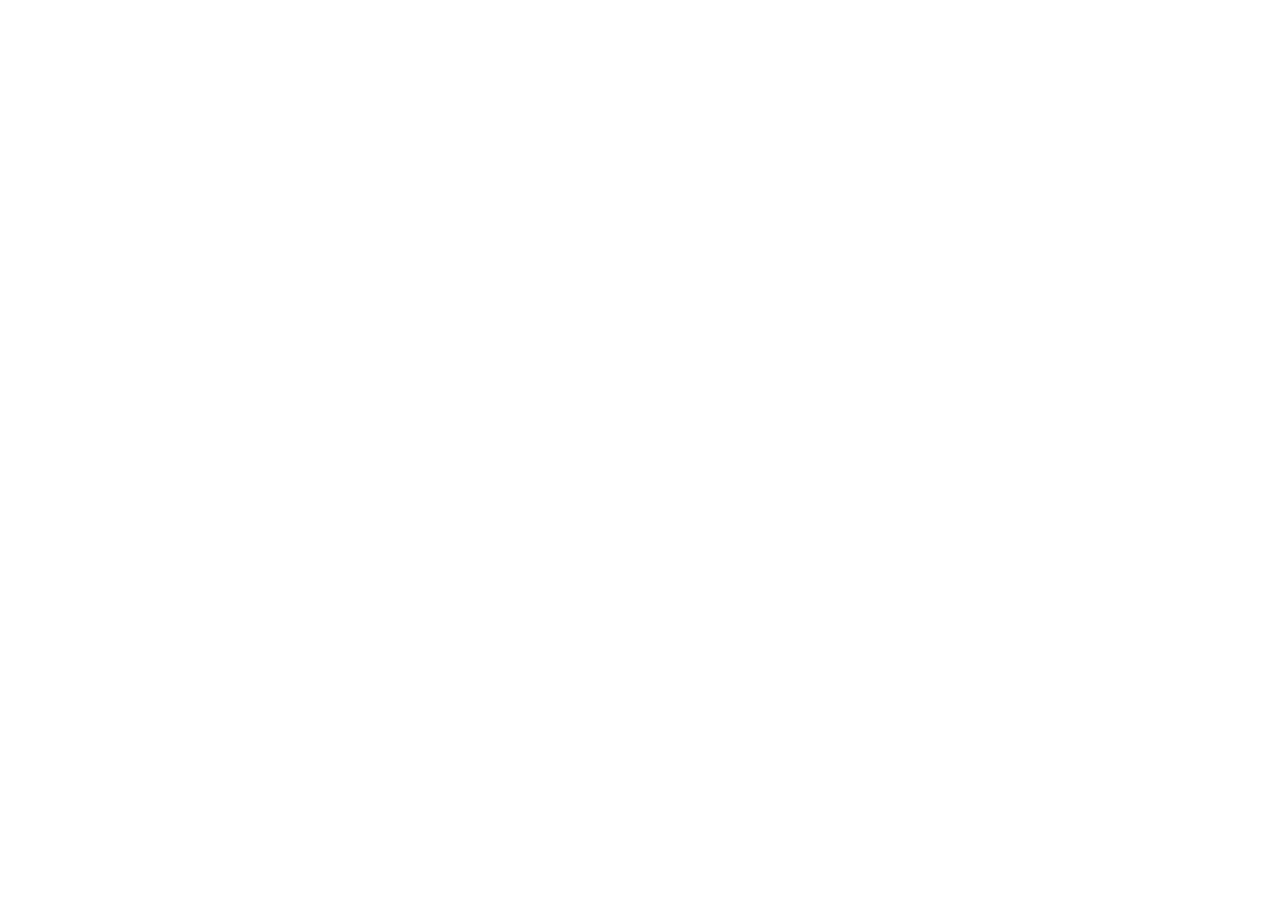
==== index.html @ 60a29873 "added base styles" ====
<!DOCTYPE html>
<html lang="en">
    <head>
        <meta charset="UTF-8" />
        <meta name="viewport" content="width=device-width, initial-scale=1.0" />
        <title>Beetroot Position-Transform</title>
    </head>
    <body></body>
</html>
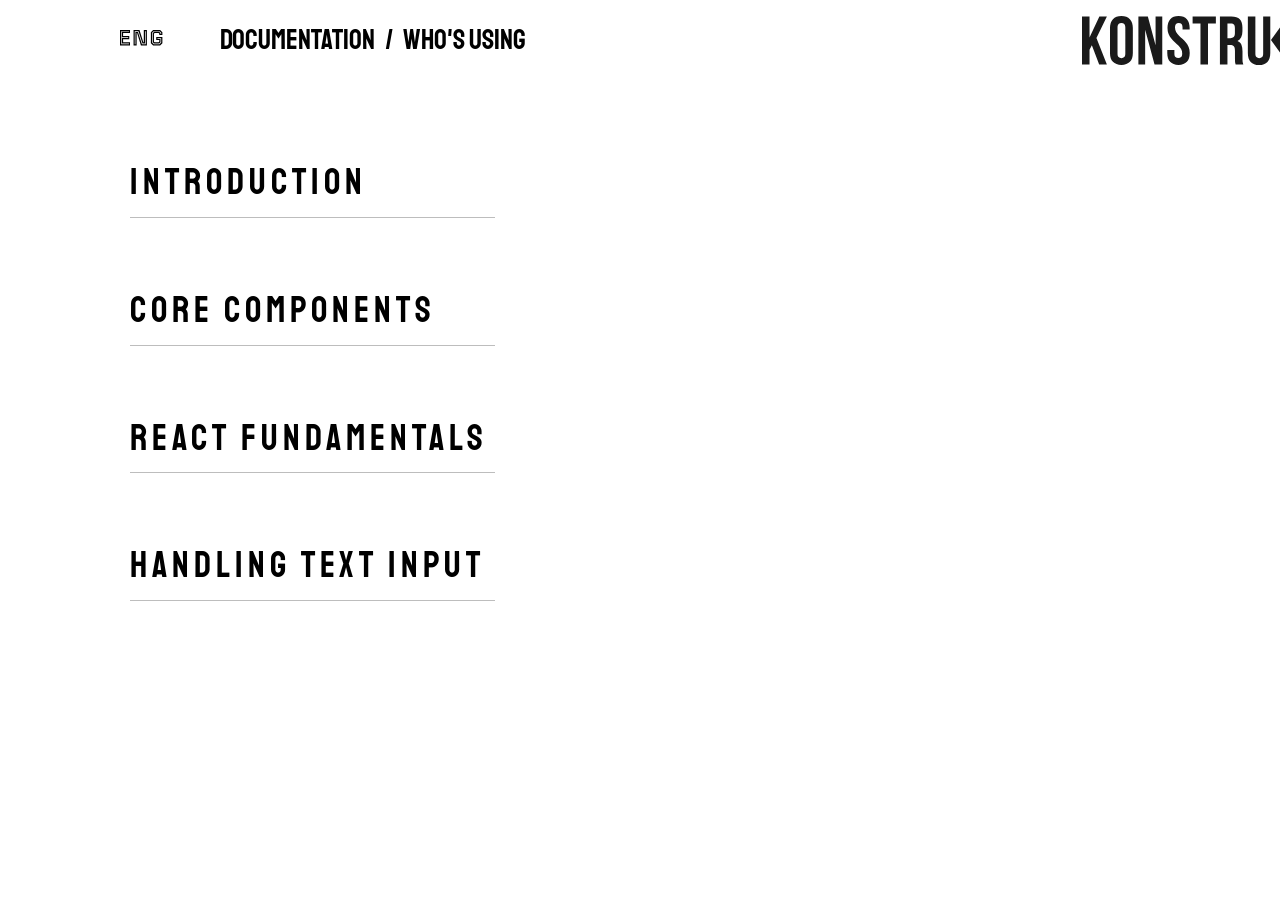
==== commit dbad15f9: "added information and styles in sidebar section" ====
--- a/index.html
+++ b/index.html
@@ -3,7 +3,62 @@
     <head>
         <meta charset="UTF-8" />
         <meta name="viewport" content="width=device-width, initial-scale=1.0" />
-        <title>Beetroot Position-Transform</title>
+        <link rel="preconnect" href="https://fonts.googleapis.com" />
+        <link rel="preconnect" href="https://fonts.gstatic.com" crossorigin />
+        <link
+            href="https://fonts.googleapis.com/css2?family=Farro:wght@300;400;500;700&family=Francois+One&family=PT+Sans:ital,wght@0,400;0,700;1,400;1,700&family=Staatliches&display=swap"
+            rel="stylesheet"
+        />
+        <link rel="stylesheet" href="styles.css" />
+        <title>Beetroot Position-Transform - Documentation</title>
     </head>
-    <body></body>
+    <body>
+        <header class="header section staatliches-regular">
+            <div class="header-container container">
+                <div class="header-nav">
+                    <svg class="header-eng">
+                        <use href="./images/icons.svg#icon-eng"></use>
+                    </svg>
+                    <nav class="header-nav-links">
+                        <a class="header-nav-link" href="/">Documentation</a>
+                        <span>/</span>
+                        <a class="header-nav-link" href="/who's-using.html"
+                            >Who's using</a
+                        >
+                    </nav>
+                </div>
+                <svg class="header-logo">
+                    <use href="./images/icons.svg#icon-logo"></use>
+                </svg>
+            </div>
+        </header>
+        <main class="main section">
+            <div class="main-container container">
+                <ul class="sidebar">
+                    <li class="title staatliches-regular sidebar-title">
+                        <a href="#introduction" class="sidebar-link"
+                            >Introduction</a
+                        >
+                    </li>
+                    <li class="title staatliches-regular sidebar-title">
+                        <a href="#core-components" class="sidebar-link"
+                            >core components</a
+                        >
+                    </li>
+                    <li class="title staatliches-regular sidebar-title">
+                        <a href="#react-fundamentals" class="sidebar-link"
+                            >react fundamentals</a
+                        >
+                    </li>
+                    <li class="title staatliches-regular sidebar-title">
+                        <a href="#handling-text-input" class="sidebar-link"
+                            >handling text input</a
+                        >
+                    </li>
+                </ul>
+
+                <section></section>
+            </div>
+        </main>
+    </body>
 </html>
--- a/styles.css
+++ b/styles.css
@@ -0,0 +1,195 @@
+:root {
+    /* background color site */
+    --light-background-color: #ffffff;
+    --black-background-color: #1A1A1A;
+    --dark-background-color: #000000;
+    --gray-background-color: #E6E6E6;
+    --gray-dark-background-color: #BFBFBF;
+    --gray-line-background-color: #BDBDBD;
+}
+
+/* font family */
+.staatliches-regular {
+    font-family: "Staatliches", sans-serif;
+    font-weight: 400;
+    font-style: normal;
+}
+.francois-one-regular {
+    font-family: "Francois One", sans-serif;
+    font-weight: 400;
+    font-style: normal;
+}
+.farro-light {
+    font-family: "Farro", sans-serif;
+    font-weight: 300;
+    font-style: normal;
+}
+.pt-sans-regular {
+    font-family: "PT Sans", sans-serif;
+    font-weight: 400;
+    font-style: normal;
+}
+.pt-sans-bold {
+    font-family: "PT Sans", sans-serif;
+    font-weight: 700;
+    font-style: normal;
+}
+
+/* base styles */
+*,
+*::before,
+*::after {
+    box-sizing: border-box;
+}
+
+html {
+    scroll-behavior: smooth;
+}
+
+body {
+    margin: 0 auto;
+    color: #000000;
+    background: var(--light-background-color);
+    font-size: 28px;
+    line-height: 1.5;
+    font-weight: 400;
+    font-family: "PT Sans", sans-serif;
+    width: 100vw;
+    height: 100vh;
+    text-align: center;
+}
+
+h1,
+h2,
+h3,
+h4,
+h5,
+h6,
+p {
+    margin-top: 0;
+    margin-bottom: 0;
+}
+
+img {
+    display: block;
+    max-width: 100%;
+    height: auto;
+    object-fit: cover;
+}
+
+a {
+    display: inline-block;
+    text-decoration: none;
+    color: inherit;
+}
+
+address {
+    font-style: normal;
+}
+
+ul {
+    margin: 0;
+    padding: 0;
+    list-style-type: none;
+}
+
+.section {
+    padding: 12px 0;
+    margin: 0 auto;
+}
+
+.container {
+    max-width: 1440px;
+    margin: 0 auto;
+    padding: 0 120px;
+}
+
+.title {
+    font-size: 36px;
+    line-height: 1.3;
+    text-transform: uppercase;
+    letter-spacing: 5px;
+}
+.sup-title {
+    font-size: 30px;
+    line-height: 1.2;
+    text-transform: capitalize;
+}
+.text {
+    font-size: 28px;
+    line-height: 1.7;
+}
+
+/* header styles */
+.header {
+    position: fixed;
+    padding: 13px 0;
+    z-index: 1;
+}
+.header-container {
+    display: flex;
+    justify-content: space-between;
+    align-items: center;
+    padding-top: 17px;
+    padding-bottom: 17px;
+    width: 1440px;
+    height: 54px;
+}
+.header-nav {
+    display: flex;
+    gap: 50px;
+    align-items: center;
+}
+.header-eng {
+    width: 50px;
+    height: 20px;
+}
+.header-nav-links {
+    display: flex;
+    gap: 10px;
+    align-items: center;
+}
+.header-nav-link{
+    cursor: pointer;
+}
+.header-nav-link:hover {
+    text-decoration: underline;
+    text-underline-offset: 5px;
+}
+.header-logo {
+    width: 238px;
+    height: 54px;
+}
+
+/* main styles */
+.main {
+    position: relative;
+    padding-top: 150px;
+}
+
+/* sidebar styles */
+.sidebar{
+    position: sticky;
+    top: 150px;
+    left: 0;
+    display: flex;
+    flex-direction: column;
+    align-items: start;
+    gap: 70px;
+    width: 385px;
+    padding: 10px;
+}
+.sidebar-title{
+    width: 365px;
+    border-bottom: 1px solid var(--gray-line-background-color);
+    text-align: left;
+    padding-bottom: 10px;
+    
+}
+.sidebar-link{
+    text-align: left;
+}
+.sidebar-link:hover{
+    text-decoration: underline;
+    text-underline-offset: 5px;
+}
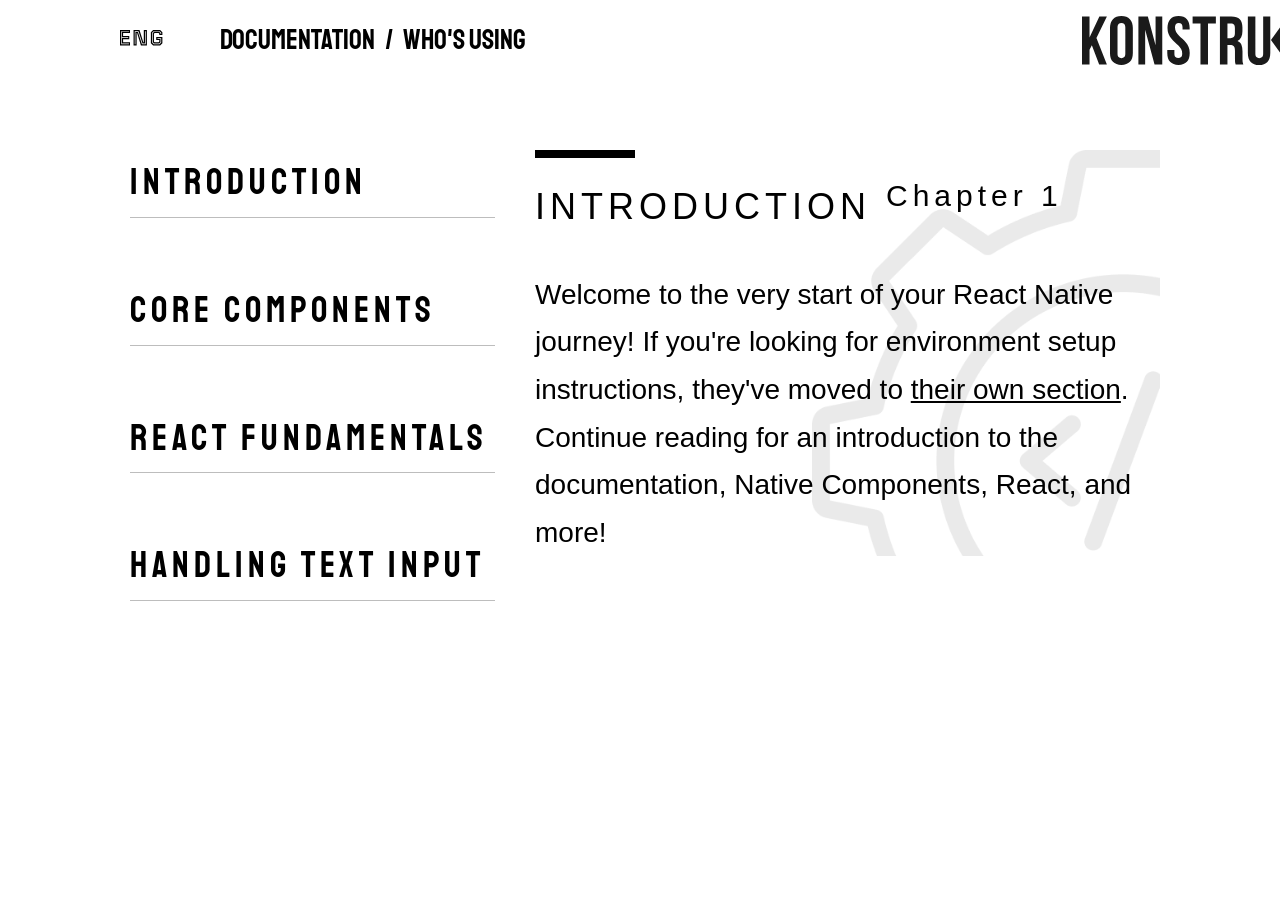
==== commit 832e678d: "added information, styles in introduction section" ====
--- a/index.html
+++ b/index.html
@@ -56,8 +56,28 @@
                         >
                     </li>
                 </ul>
-
-                <section></section>
+                <div class="content">
+                    <section id="introduction" class="introduction">
+                        <span class="title-line"></span>
+                        <div class="introduction-container">
+                            <h2 class="title francois-one-regular">
+                                Introduction
+                                <sup class="sup-title farro-light"
+                                    >Chapter 1</sup
+                                >
+                            </h2>
+                            <p class="text pt-sans-regular">
+                                Welcome to the very start of your React Native
+                                journey! If you're looking for environment setup
+                                instructions, they've moved to
+                                <span class="underline">their own section</span
+                                >. Continue reading for an introduction to the
+                                documentation, Native Components, React, and
+                                more!
+                            </p>
+                        </div>
+                    </section>
+                </div>
             </div>
         </main>
     </body>
--- a/styles.css
+++ b/styles.css
@@ -123,6 +123,9 @@
 /* header styles */
 .header {
     position: fixed;
+    top: 0;
+    left: 0;
+    width: 100%;
     padding: 13px 0;
     z-index: 1;
 }
@@ -163,8 +166,12 @@
 
 /* main styles */
 .main {
-    position: relative;
     padding-top: 150px;
+}
+.main-container{
+    display: flex;
+    align-items: start;
+    gap: 30px;
 }
 
 /* sidebar styles */
@@ -192,4 +199,44 @@
 .sidebar-link:hover{
     text-decoration: underline;
     text-underline-offset: 5px;
+}
+
+/* content styles */
+.content{
+    text-align: left;
+    background-image: url(./images/bg-picture.png);
+    background-position: center center;
+    background-size: cover;
+    background-repeat: no-repeat;
+    background-position-x: 277px;
+    background-position-y: 0px;
+    display: flex;
+    flex-direction: column;
+    align-items: start;
+    gap: 70px;
+    width: 100%;
+}
+
+/*introduction styles */
+.introduction{
+    display: flex;
+    flex-direction: column;
+    align-items: start;
+    gap: 20px;
+    width: 100%;
+}
+.title-line{
+    width: 100px;
+    height: 8px;
+    background-color: var(--dark-background-color);
+}
+.introduction-container {
+    display: flex;
+    flex-direction: column;
+    align-items: flex-start;
+    gap: 40px;
+    text-align: start;
+}
+.underline {
+    text-decoration: underline;
 }
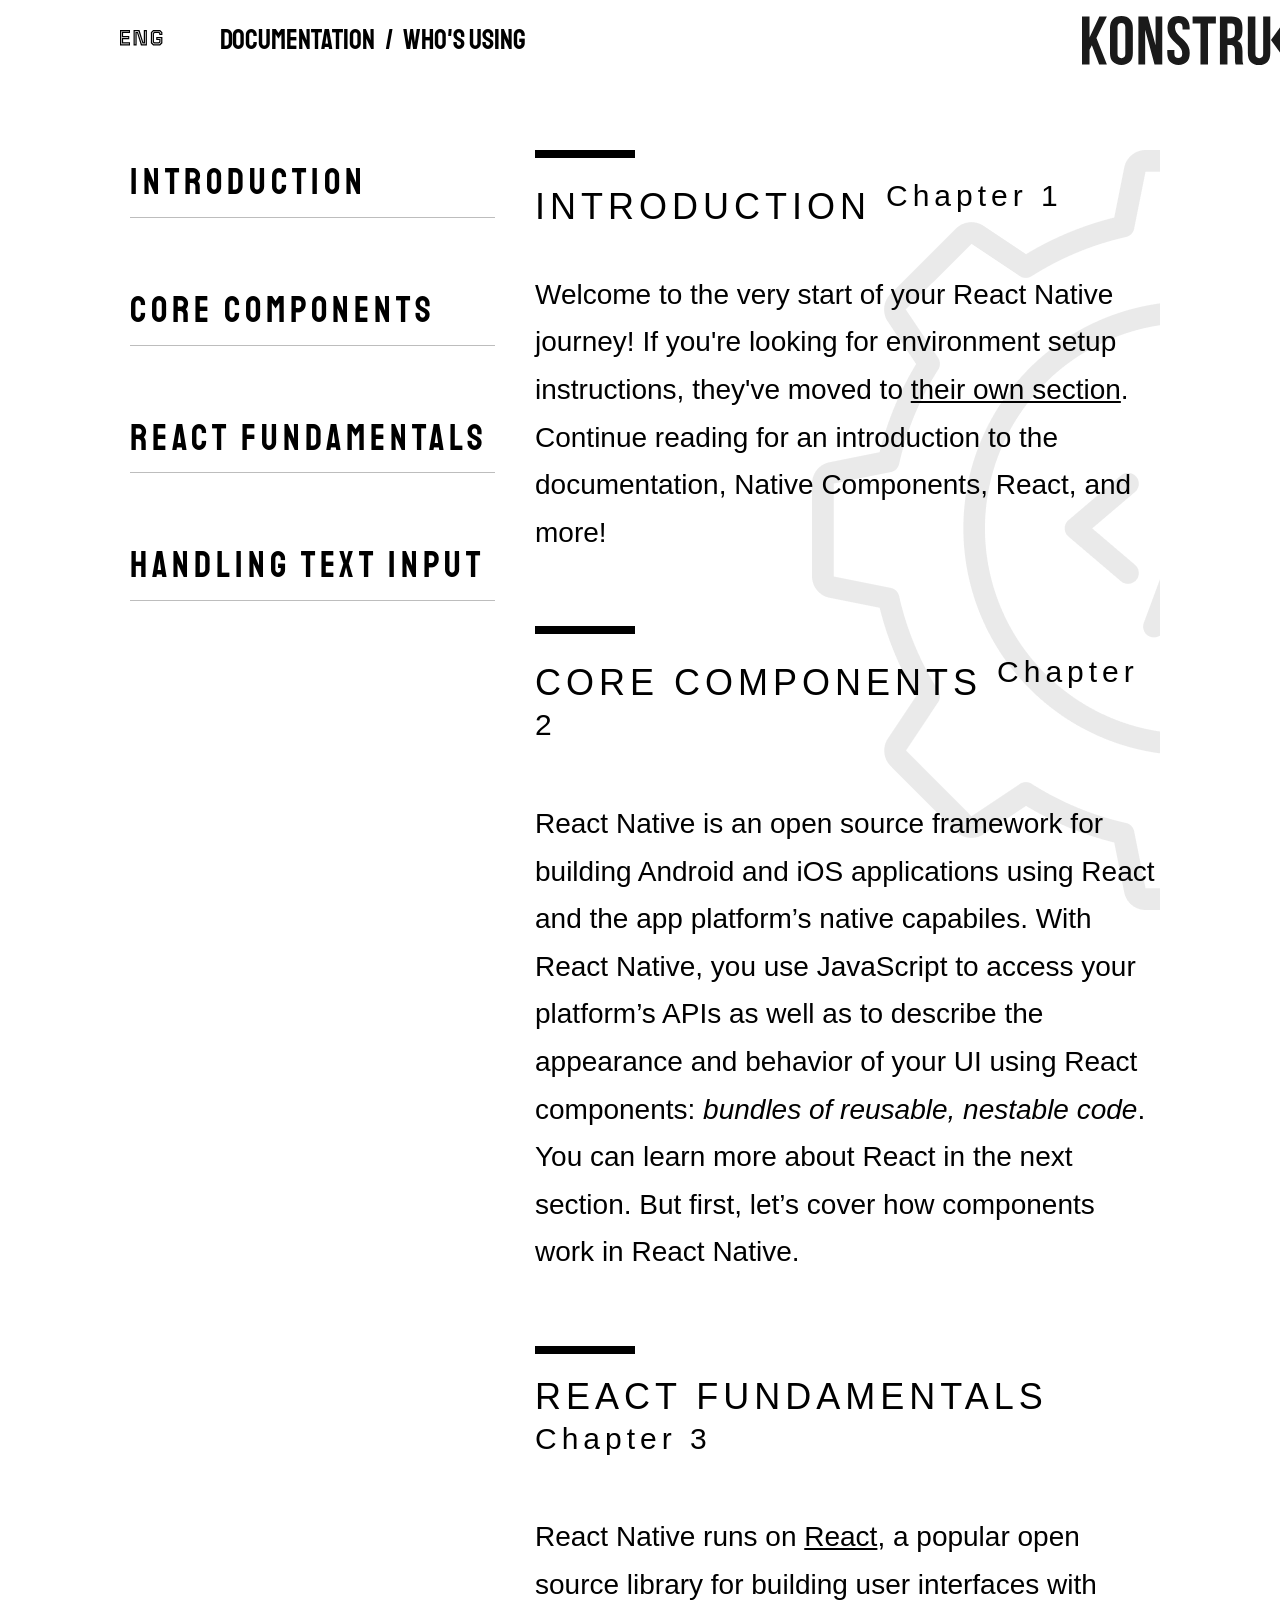
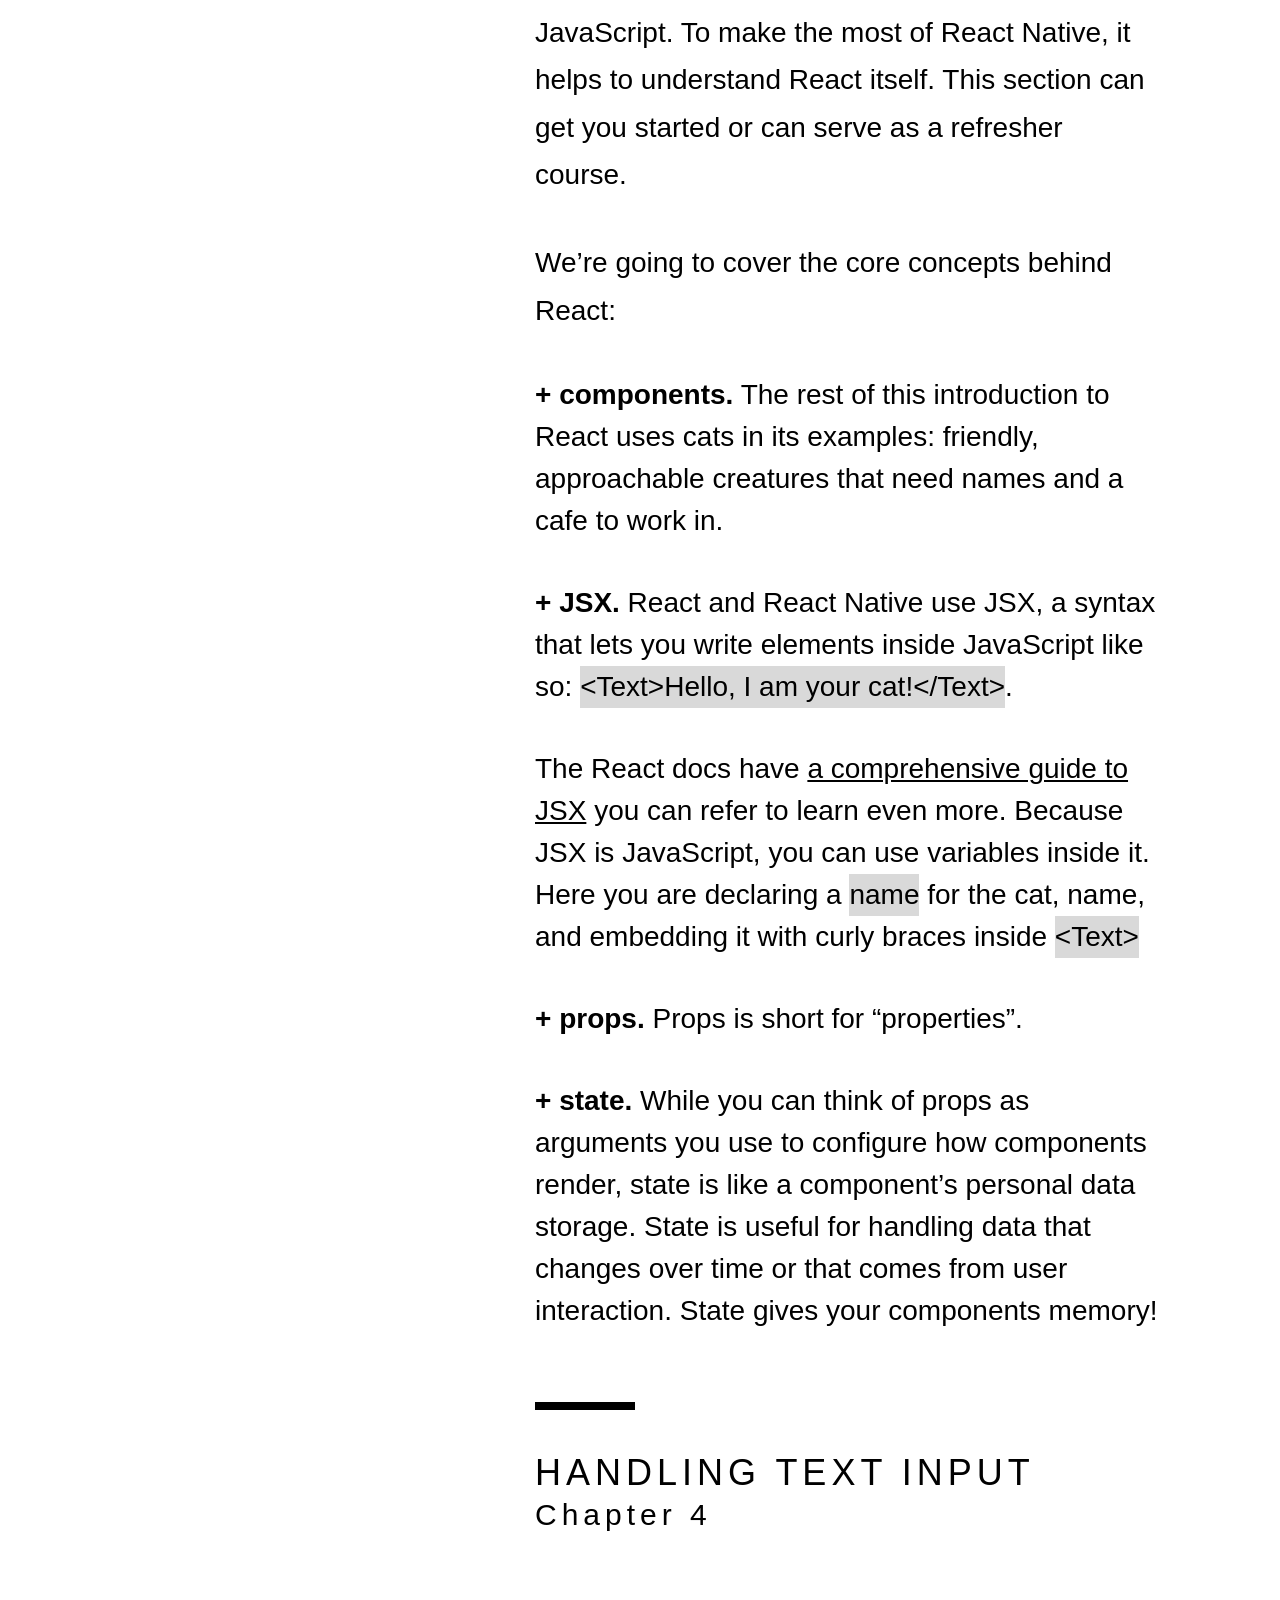
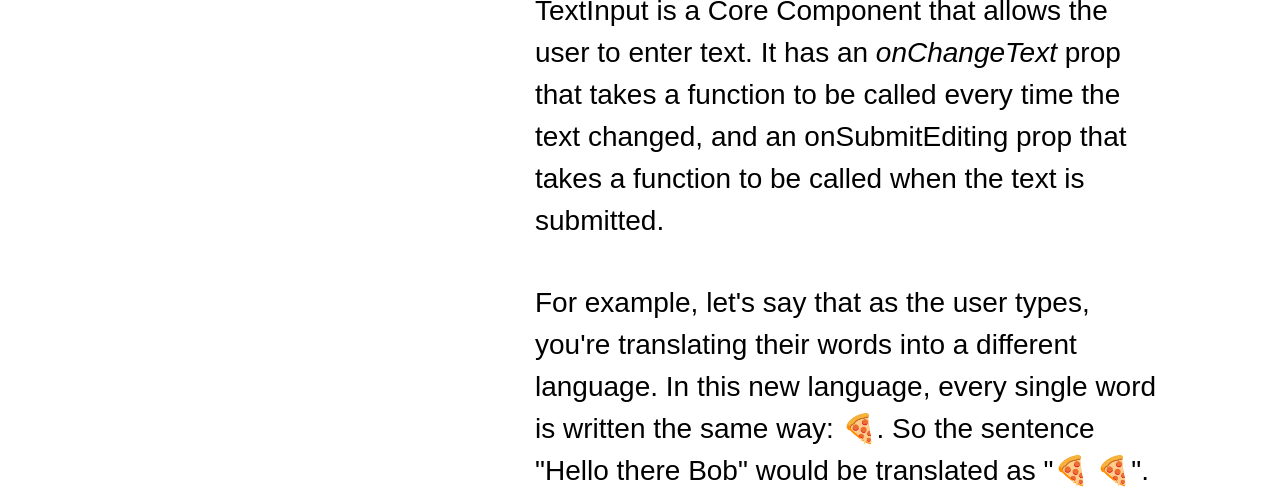
==== commit e2c4d807: "added information, styles sections in index file" ====
--- a/index.html
+++ b/index.html
@@ -57,9 +57,9 @@
                     </li>
                 </ul>
                 <div class="content">
-                    <section id="introduction" class="introduction">
+                    <section id="introduction" class="content-info">
                         <span class="title-line"></span>
-                        <div class="introduction-container">
+                        <div class="content-info-container">
                             <h2 class="title francois-one-regular">
                                 Introduction
                                 <sup class="sup-title farro-light"
@@ -77,6 +77,145 @@
                             </p>
                         </div>
                     </section>
+                    <section id="core-components" class="content-info">
+                        <span class="title-line"></span>
+                        <div class="content-info-container">
+                            <h2 class="title francois-one-regular">
+                                core components
+                                <sup class="sup-title farro-light"
+                                    >Chapter 2</sup
+                                >
+                            </h2>
+                            <p class="text pt-sans-regular">
+                                React Native is an open source framework for
+                                building Android and iOS applications using
+                                React and the app platform’s native capabiles.
+                                With React Native, you use JavaScript to access
+                                your platform’s APIs as well as to describe the
+                                appearance and behavior of your UI using React
+                                components:
+                                <i>bundles of reusable, nestable code</i>. You
+                                can learn more about React in the next section.
+                                But first, let’s cover how components work in
+                                React Native.
+                            </p>
+                        </div>
+                    </section>
+                    <section id="react-fundamentals" class="content-info">
+                        <span class="title-line"></span>
+                        <div class="content-info-container">
+                            <h2 class="title francois-one-regular">
+                                react fundamentals
+                                <sup class="sup-title farro-light"
+                                    >Chapter 3</sup
+                                >
+                            </h2>
+                            <p class="text pt-sans-regular">
+                                React Native runs on
+                                <span class="underline">React</span>, a popular
+                                open source library for building user interfaces
+                                with JavaScript. To make the most of React
+                                Native, it helps to understand React itself.
+                                This section can get you started or can serve as
+                                a refresher course.
+                            </p>
+                            <ul class="react-fundamentals-list pt-sans-regular">
+                                <h3 class="text pt-sans-regular">
+                                    We’re going to cover the core concepts
+                                    behind React:
+                                </h3>
+                                <li>
+                                    <p>
+                                        <span class="pt-sans-bold"
+                                            >+ components.</span
+                                        >
+                                        The rest of this introduction to React
+                                        uses cats in its examples: friendly,
+                                        approachable creatures that need names
+                                        and a cafe to work in.
+                                    </p>
+                                </li>
+                                <li class="react-fundamentals-list">
+                                    <p>
+                                        <span class="pt-sans-bold">+ JSX.</span>
+                                        React and React Native use JSX, a syntax
+                                        that lets you write elements inside
+                                        JavaScript like so:
+                                        <span class="bg-color"
+                                            >&lt;Text&gt;Hello, I am your
+                                            cat!&lt;/Text&gt;</span
+                                        >.
+                                    </p>
+                                    <p>
+                                        The React docs have
+                                        <span class="underline"
+                                            >a comprehensive guide to JSX</span
+                                        >
+                                        you can refer to learn even more.
+                                        Because JSX is JavaScript, you can use
+                                        variables inside it. Here you are
+                                        declaring a
+                                        <span class="bg-color">name</span> for
+                                        the cat, name, and embedding it with
+                                        curly braces inside
+                                        <span class="bg-color"
+                                            >&lt;Text&gt;</span
+                                        >
+                                    </p>
+                                </li>
+                                <li>
+                                    <p>
+                                        <span class="pt-sans-bold"
+                                            >+ props.</span
+                                        >
+                                        Props is short for “properties”.
+                                    </p>
+                                </li>
+                                <li>
+                                    <p>
+                                        <span class="pt-sans-bold"
+                                            >+ state.</span
+                                        >
+                                        While you can think of props as
+                                        arguments you use to configure how
+                                        components render, state is like a
+                                        component’s personal data storage. State
+                                        is useful for handling data that changes
+                                        over time or that comes from user
+                                        interaction. State gives your components
+                                        memory!
+                                    </p>
+                                </li>
+                            </ul>
+                        </div>
+                    </section>
+                    <section id="handling-text-input" class="content-info">
+                        <div class="content-info-container">
+                            <span class="title-line"></span>
+                            <h2 class="title francois-one-regular">
+                                handling text input
+                                <sup class="sup-title farro-light"
+                                    >Chapter 4</sup
+                                >
+                            </h2>
+                            <p>
+                                TextInput is a Core Component that allows the
+                                user to enter text. It has an
+                                <i>onChangeText</i> prop that takes a function
+                                to be called every time the text changed, and an
+                                onSubmitEditing prop that takes a function to be
+                                called when the text is submitted.
+                            </p>
+                            <p>
+                                For example, let's say that as the user types,
+                                you're translating their words into a different
+                                language. In this new language, every single
+                                word is written the same way: 🍕. So the
+                                sentence "Hello there Bob" would be translated
+                                as "🍕 🍕".
+                            </p>
+                        </div>
+                    </section>
                 </div>
             </div>
         </main>
--- a/styles.css
+++ b/styles.css
@@ -128,6 +128,7 @@
     width: 100%;
     padding: 13px 0;
     z-index: 1;
+    background-color: var(--light-background-color);
 }
 .header-container {
     display: flex;
@@ -166,7 +167,8 @@
 
 /* main styles */
 .main {
-    padding-top: 150px;
+    margin-top: 80px;
+    padding-top: 70px;
 }
 .main-container{
     display: flex;
@@ -177,7 +179,7 @@
 /* sidebar styles */
 .sidebar{
     position: sticky;
-    top: 150px;
+    top: 80px;
     left: 0;
     display: flex;
     flex-direction: column;
@@ -206,31 +208,30 @@
     text-align: left;
     background-image: url(./images/bg-picture.png);
     background-position: center center;
-    background-size: cover;
     background-repeat: no-repeat;
     background-position-x: 277px;
     background-position-y: 0px;
+    background-size: 760px 760px;
     display: flex;
     flex-direction: column;
     align-items: start;
     gap: 70px;
     width: 100%;
 }
-
-/*introduction styles */
-.introduction{
+.content-info{
     display: flex;
     flex-direction: column;
     align-items: start;
     gap: 20px;
     width: 100%;
+    scroll-margin-top: 150px;
 }
 .title-line{
     width: 100px;
     height: 8px;
     background-color: var(--dark-background-color);
 }
-.introduction-container {
+.content-info-container {
     display: flex;
     flex-direction: column;
     align-items: flex-start;
@@ -239,4 +240,15 @@
 }
 .underline {
     text-decoration: underline;
+}
+.react-fundamentals-list {
+    display: flex;
+    flex-direction: column;
+    align-items: flex-start;
+    gap: 40px;
+    text-align: start;
+}
+.bg-color {
+    background: #d9d9d9;
+    display: inline-block;
 }
